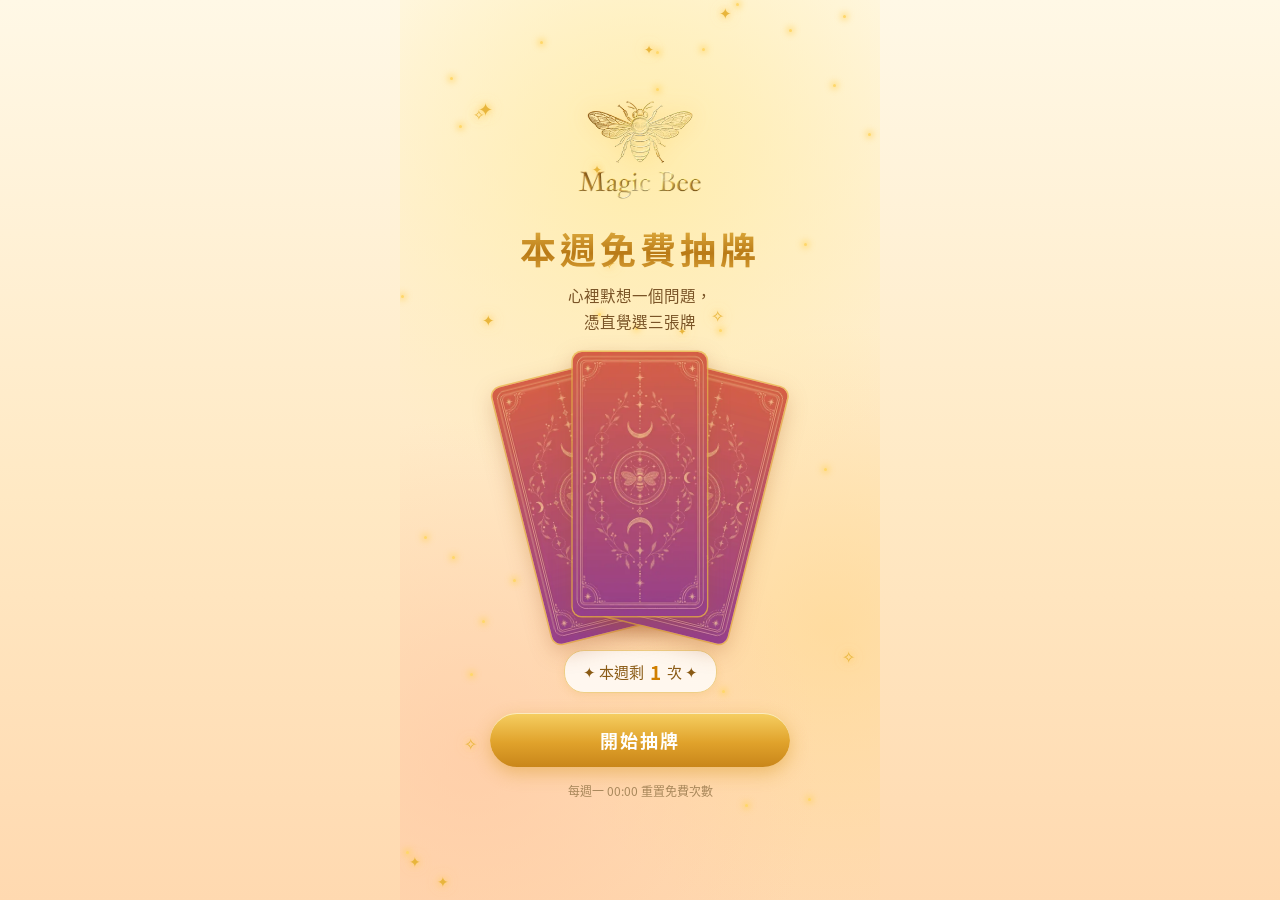
==== index.html @ bb18f8df "魔法蜜蜂抽牌網頁 v1" ====
<!doctype html>
<html lang="zh-Hant"><head><meta charset="utf-8">
<meta name="viewport" content="width=device-width,initial-scale=1,viewport-fit=cover,user-scalable=no">
<meta name="theme-color" content="#fff3dc">
<title>魔法蜜蜂・本週免費抽牌</title>
<link rel="preload" href="shs-bold.woff2" as="font" type="font/woff2" crossorigin>
<link rel="preload" href="back.webp" as="image">
<link rel="icon" href="bee.webp">
<link rel="stylesheet" href="style.css">
</head>
<body>
<div id="app">
 <div class="sparkles" id="sparkles" aria-hidden="true"></div>

 <!-- 1 首頁 -->
 <section class="screen" id="home">
  <div class="home-in">
   <img class="logo" src="bee.webp" alt=""><img class="wm" src="wordmark.webp" alt="Magic Bee">
   <h1 class="h1 gold">本週免費抽牌</h1>
   <p class="lead">心裡默想一個問題，<br>憑直覺選三張牌</p>
   <div class="hero"><div class="glow"></div>
    <div class="hc hc1"></div><div class="hc hc2"></div><div class="hc hc3"></div>
   </div>
   <div class="badge" id="badge">✦ 本週剩 <b id="left">1</b> 次 ✦</div>
   <button class="btn" id="btnStart">開始抽牌</button>
   <p class="note" id="note">每週一 00:00 重置免費次數</p>
  </div>
 </section>

 <!-- 2 洗牌 + 選牌 (同一張桌面) -->
 <section class="screen" id="table">
  <div class="tbl-top">
   <div class="prompt" id="prompt">心裡默念你的問題…</div>
   <div class="pick-head" id="pickHead">
    <h2 class="h2 gold" id="pickTitle">想著你的問題，選三張牌</h2>
    <div class="count" id="count">已選 <span id="nSel">0</span>/3</div>
   </div>
   <div class="slots" id="slots">
    <div class="slotw"><div class="slot" data-i="0"><i>✦</i></div><div class="sl">現況</div><div class="st"></div></div>
    <div class="slotw"><div class="slot" data-i="1"><i>✦</i></div><div class="sl">阻礙</div><div class="st"></div></div>
    <div class="slotw"><div class="slot" data-i="2"><i>✦</i></div><div class="sl">好事</div><div class="st"></div></div>
   </div>
  </div>
  <div class="deck" id="deck"><div class="wheel" id="wheel"></div></div>
  <div class="hint" id="hint"><b id="hintMain">憑直覺選一張牌</b><br><i>←</i> 左右滑動，78 張牌任你挑 <i>→</i></div>
  <button class="btn" id="btnShuffled">洗好了</button>
  <button class="btn" id="btnSee">看我的訊息</button>
 </section>

 <!-- 3 結果 -->
 <section class="screen" id="result">
  <div class="res-in">
   <div class="top"><h2 class="h2 gold">你的本週訊息</h2><div class="sub" id="resSub">現況・阻礙・好事</div></div>
   <div class="items" id="items"></div>
   <div class="bottom">
    <button class="btn" id="btnDeep">想要更深入的專屬解讀</button>
    <button class="btn ghost" id="btnNext">下週再來抽</button>
    <p class="note" id="resNote"></p>
   </div>
  </div>
 </section>

 <div class="fly" id="fly"></div>
 <div class="toast" id="toast"></div>
 <div class="testtag" id="testtag">測試模式</div>
</div>
<script src="app.js"></script>
</body></html>
---- style.css ----
@font-face{font-family:SHS;src:url(shs-regular.woff2) format("woff2");font-weight:400;font-display:swap}
@font-face{font-family:SHS;src:url(shs-bold.woff2) format("woff2");font-weight:700;font-display:swap}
*{box-sizing:border-box;margin:0;padding:0;-webkit-tap-highlight-color:transparent}
html,body{height:100%;overflow:hidden;overscroll-behavior:none}
body{font-family:SHS,"PingFang TC","Noto Sans TC","Noto Sans CJK TC","Microsoft JhengHei",sans-serif;color:#5a3714;
 background:linear-gradient(180deg,#fff8e6 0%,#ffe9c4 55%,#ffd9b0 100%);-webkit-user-select:none;user-select:none}
#app{position:relative;width:100%;max-width:480px;height:100%;margin:0 auto;overflow:hidden;
 background:
  radial-gradient(circle at 50% 18%,rgba(255,236,170,.95) 0,rgba(255,236,170,0) 45%),
  radial-gradient(circle at 15% 85%,rgba(255,196,160,.55) 0,rgba(255,196,160,0) 40%),
  radial-gradient(circle at 90% 70%,rgba(255,214,140,.6) 0,rgba(255,214,140,0) 40%),
  linear-gradient(180deg,#fff8e6 0%,#ffe9c4 55%,#ffd9b0 100%)}
.sparkles{position:absolute;inset:0;pointer-events:none;z-index:0}
.sp{position:absolute;color:#e8b53c;text-shadow:0 0 6px rgba(255,200,60,.9),0 0 14px rgba(255,220,120,.7);animation:tw 3.2s ease-in-out infinite}
.dot{position:absolute;width:3px;height:3px;border-radius:50%;background:#ffd76a;box-shadow:0 0 6px 2px rgba(255,210,90,.75);animation:tw 2.6s ease-in-out infinite}
@keyframes tw{0%,100%{opacity:var(--o,.8);transform:scale(1)}50%{opacity:.15;transform:scale(.6)}}
.screen{position:absolute;inset:0;z-index:1;opacity:0;visibility:hidden;transition:opacity .45s ease,visibility 0s .45s}
.screen.on{opacity:1;visibility:visible;transition:opacity .45s ease}
.gold{background:linear-gradient(180deg,#e9b949 0%,#b97a16 60%,#d9a136 100%);-webkit-background-clip:text;background-clip:text;color:transparent}
.btn{display:block;width:300px;max-width:84%;margin:0 auto;height:54px;border:none;border-radius:27px;font-family:inherit;font-size:18px;font-weight:700;letter-spacing:2px;color:#fff;cursor:pointer;
 background:linear-gradient(180deg,#f6cf62 0%,#e0a22b 55%,#c9861a 100%);box-shadow:0 6px 18px rgba(214,150,30,.45),inset 0 1px 0 rgba(255,255,255,.6);transition:transform .15s ease}
.btn:active{transform:scale(.96)}
.btn.ghost{background:rgba(255,255,255,.75);color:#b07a1c;border:1.5px solid #e2b34d;box-shadow:0 3px 10px rgba(214,150,30,.15)}
.note{font-size:12px;color:#a8875a;margin-top:14px;text-align:center;line-height:1.6}
/* ---------- home ---------- */
.home-in{position:absolute;inset:0;display:flex;flex-direction:column;align-items:center;justify-content:center;text-align:center;padding:16px 0 calc(16px + env(safe-area-inset-bottom))}
.logo{height:64px;filter:drop-shadow(0 0 10px rgba(255,210,100,.7))}
.wm{height:34px;margin-top:4px}
.h1{font-size:36px;font-weight:700;letter-spacing:4px;margin-top:20px}
.lead{font-size:15.5px;line-height:1.7;color:#7a5427;margin-top:8px}
.hero{position:relative;width:300px;height:min(300px,34vh);margin-top:10px}
.hero .glow{position:absolute;left:50%;top:50%;width:300px;height:300px;margin:-150px 0 0 -150px;border-radius:50%;background:radial-gradient(circle,rgba(255,226,140,.9) 0,rgba(255,226,140,0) 65%);animation:pulse 3.4s ease-in-out infinite}
@keyframes pulse{0%,100%{transform:scale(.92);opacity:.85}50%{transform:scale(1.06);opacity:1}}
.hc{position:absolute;left:50%;top:50%;height:88%;aspect-ratio:400/786;border-radius:9px;background:url(back.webp) center/cover;
 box-shadow:0 8px 22px rgba(170,90,40,.35),0 0 0 1.5px rgba(240,190,80,.8);transform-origin:50% 120%}
.hc1{transform:translate(-50%,-50%) rotate(-14deg) translateX(-8px);animation:f1 4s ease-in-out infinite}
.hc2{transform:translate(-50%,-50%) rotate(14deg) translateX(8px);animation:f2 4s ease-in-out infinite}
.hc3{transform:translate(-50%,-50%) translateY(-10px);animation:f3 4s ease-in-out infinite}
@keyframes f1{50%{transform:translate(-50%,-50%) rotate(-17deg) translateX(-10px)}}
@keyframes f2{50%{transform:translate(-50%,-50%) rotate(17deg) translateX(10px)}}
@keyframes f3{50%{transform:translate(-50%,-50%) translateY(-18px)}}
.badge{display:inline-flex;align-items:center;gap:6px;margin:6px 0 20px;padding:7px 18px;border-radius:20px;background:rgba(255,255,255,.8);border:1px solid #efcf86;font-size:15px;color:#8a5a14;box-shadow:0 2px 8px rgba(214,150,30,.15)}
.badge b{font-size:19px;color:#d07f00}
/* ---------- table: shuffle + pick ---------- */
.tbl-top{position:absolute;left:0;right:0;top:0;z-index:5;text-align:center;pointer-events:none}
.prompt{position:absolute;left:0;right:0;top:calc(var(--H)*.11);font-size:22px;font-weight:700;letter-spacing:3px;color:#b8770e;
 text-shadow:0 0 10px rgba(255,214,110,.9),0 0 24px rgba(255,230,150,.8);animation:breathe 2.6s ease-in-out infinite;transition:opacity .4s}
@keyframes breathe{0%,100%{opacity:.55;text-shadow:0 0 6px rgba(255,214,110,.6),0 0 14px rgba(255,230,150,.5)}50%{opacity:1;text-shadow:0 0 14px rgba(255,214,110,1),0 0 30px rgba(255,230,150,.95)}}
.pick-head{padding-top:calc(14px + var(--H)*.02);opacity:0;transition:opacity .5s .2s}
.h2{font-size:24px;font-weight:700;letter-spacing:2px}
.count{display:inline-block;margin-top:10px;padding:6px 20px;border-radius:18px;background:linear-gradient(180deg,#fff6dc,#ffe7b0);border:1px solid #e9c46d;font-size:16px;font-weight:700;color:#a96b06}
.count span{font-size:20px;color:#d97b00}
.slots{display:flex;justify-content:center;gap:16px;margin-top:18px;opacity:0;transition:opacity .5s .2s,transform .8s cubic-bezier(.3,.8,.3,1);transform-origin:50% 0}
.slotw{width:70px;text-align:center}
.slot{position:relative;width:70px;height:137px;border-radius:7px;border:1.5px dashed #e0b45a;background:rgba(255,255,255,.45);display:flex;align-items:center;justify-content:center;perspective:600px}
.slot i{font-style:normal;color:#e6c27a;font-size:16px}
.slot.filled{border-color:transparent;background:none}
.slot.filled i{display:none}
.sl{font-size:12px;color:#b08a4c;margin-top:5px;font-weight:700;letter-spacing:1px}
.st{height:18px;margin-top:3px;opacity:0;transition:opacity .4s}
.st.on{opacity:1}
.tag{display:inline-block;font-size:11px;font-weight:700;color:#fff;background:#d9822b;border-radius:9px;padding:1px 8px;line-height:16px}
.tag.up{background:#d8ac3e}
.deck{position:absolute;inset:0;z-index:2;touch-action:none}
.wheel{position:absolute;left:0;top:0;width:0;height:0;will-change:transform}
.c{position:absolute;left:-31px;top:-61px;width:62px;height:122px;border-radius:6px;background:url(back.webp) center/cover;
 box-shadow:-1px 1px 4px rgba(140,70,30,.35),0 0 0 1px rgba(240,190,90,.9);will-change:transform;backface-visibility:hidden}
.c.go{transition:transform .8s cubic-bezier(.22,.9,.3,1.05)}
.c.lift{transition:transform .28s ease-out,box-shadow .28s;box-shadow:0 0 0 2px #fff4c2,0 0 16px 6px rgba(255,205,70,.95),0 0 34px 10px rgba(255,225,130,.6)}
.c.gone{visibility:hidden}
.c.drop{transition:transform .7s cubic-bezier(.5,0,.8,.4),opacity .6s;opacity:0}
.hint{text-shadow:0 0 6px #fff8e6,0 0 12px #fff3dc,0 0 2px #fff;position:absolute;left:0;right:0;bottom:calc(22px + env(safe-area-inset-bottom));line-height:1.8;text-align:center;font-size:13px;color:#a07a45;z-index:3;opacity:0;transition:opacity .5s;pointer-events:none}
.hint b{color:#b9770f;font-size:15px}
.hint i{font-style:normal;color:#d79a2a}
#btnShuffled,#btnSee{position:absolute;left:0;right:0;bottom:calc(28px + env(safe-area-inset-bottom) + var(--H)*.03);z-index:6;transition:opacity .4s,transform .15s}
#btnSee{opacity:0;pointer-events:none}
/* phases */
#table.picking .prompt,#table.reveal .prompt{opacity:0;animation:none}
#table.picking .pick-head,#table.reveal .pick-head,#table.picking .slots,#table.reveal .slots{opacity:1}
#table.picking .hint{opacity:1}
#table.picking #btnShuffled,#table.reveal #btnShuffled{opacity:0;pointer-events:none}
#table.done #btnSee{opacity:1;pointer-events:auto}
/* flipping card */
.flip{position:absolute;inset:0;transform-style:preserve-3d;transition:transform .75s cubic-bezier(.4,.1,.2,1)}
.flip.on{transform:rotateY(180deg)}
.face{position:absolute;inset:0;border-radius:6px;backface-visibility:hidden;-webkit-backface-visibility:hidden;background-size:cover;background-position:center}
.face.b{background-image:url(back.webp);box-shadow:0 0 0 1.5px #e9b949,0 0 12px rgba(255,200,70,.8)}
.face.f{transform:rotateY(180deg);box-shadow:0 0 0 1px #e7bb55,0 0 14px 3px rgba(255,210,90,.75)}
.face.f.rev{transform:rotateY(180deg) rotate(180deg)}
.fly{position:absolute;inset:0;pointer-events:none;z-index:20}
.flyc{position:absolute;transition:transform .62s cubic-bezier(.3,.7,.25,1);will-change:transform}
/* ---------- result ---------- */
.res-in{position:absolute;inset:0;overflow-y:auto;-webkit-overflow-scrolling:touch;padding-bottom:calc(24px + env(safe-area-inset-bottom))}
#result .top{text-align:center;padding-top:22px}
.sub{font-size:12.5px;color:#a07a45;margin-top:4px}
.items{padding:14px 16px 4px}
.item{display:flex;gap:12px;background:rgba(255,255,255,.72);border:1px solid #f0d596;border-radius:14px;padding:10px;margin-bottom:12px;box-shadow:0 3px 10px rgba(214,150,30,.12)}
#result.on .item{animation:up .6s cubic-bezier(.2,.8,.3,1) both}
#result.on .item:nth-child(2){animation-delay:.12s}
#result.on .item:nth-child(3){animation-delay:.24s}
@keyframes up{from{opacity:0;transform:translateY(18px)}to{opacity:1;transform:none}}
.item .card{flex:0 0 70px;height:137px;border-radius:6px;background-size:cover;background-position:center;box-shadow:0 0 0 1px #e7bb55,0 3px 8px rgba(120,60,20,.3)}
.item .card.rev{transform:rotate(180deg)}
.item .tx{flex:1;min-width:0}
.pos{font-size:12px;color:#b8862c;font-weight:700;letter-spacing:1px}
.name{font-size:17px;font-weight:700;color:#4d2e0c;margin-top:2px}
.name .tag{margin-left:6px;vertical-align:2px}
.intro{font-size:12.5px;color:#b8862c;margin-top:4px;line-height:1.5}
.desc{font-size:13.5px;line-height:1.65;color:#6a4a24;margin-top:3px}
.bottom{padding:4px 0 0}
.bottom .btn{height:48px;font-size:16px;letter-spacing:1px}
.bottom .btn+.btn{margin-top:10px}
.toast{position:absolute;left:50%;bottom:110px;transform:translate(-50%,20px);background:rgba(90,55,20,.88);color:#fff;font-size:14px;padding:10px 18px;border-radius:20px;opacity:0;transition:.3s;z-index:30;pointer-events:none;white-space:nowrap}
.toast.on{opacity:1;transform:translate(-50%,0)}
.testtag{display:none;position:absolute;top:6px;right:8px;z-index:40;font-size:11px;color:#fff;background:#c0392b;border-radius:8px;padding:1px 8px;opacity:.8}
.test .testtag{display:block}
@media (prefers-reduced-motion:reduce){
 *,*::before,*::after{animation-duration:.01ms!important;animation-iteration-count:1!important;transition-duration:.01ms!important;transition-delay:0s!important}
}
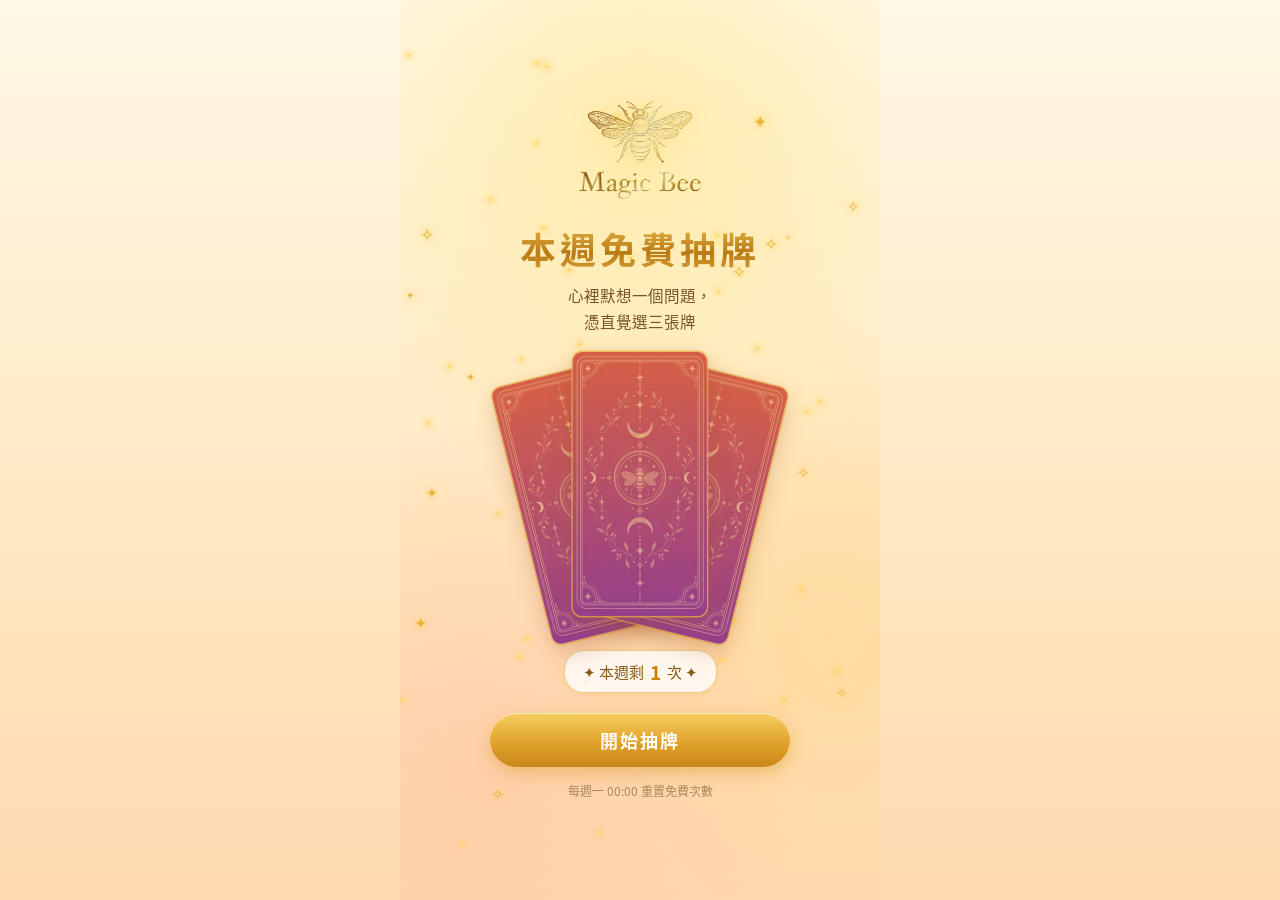
==== commit 21a9687b: "牌位改成過去、現在、未來" ====
--- a/index.html
+++ b/index.html
@@ -36,9 +36,9 @@
     <div class="count" id="count">已選 <span id="nSel">0</span>/3</div>
    </div>
    <div class="slots" id="slots">
-    <div class="slotw"><div class="slot" data-i="0"><i>✦</i></div><div class="sl">現況</div><div class="st"></div></div>
-    <div class="slotw"><div class="slot" data-i="1"><i>✦</i></div><div class="sl">阻礙</div><div class="st"></div></div>
-    <div class="slotw"><div class="slot" data-i="2"><i>✦</i></div><div class="sl">好事</div><div class="st"></div></div>
+    <div class="slotw"><div class="slot" data-i="0"><i>✦</i></div><div class="sl">過去</div><div class="st"></div></div>
+    <div class="slotw"><div class="slot" data-i="1"><i>✦</i></div><div class="sl">現在</div><div class="st"></div></div>
+    <div class="slotw"><div class="slot" data-i="2"><i>✦</i></div><div class="sl">未來</div><div class="st"></div></div>
    </div>
   </div>
   <div class="deck" id="deck"><div class="wheel" id="wheel"></div></div>
@@ -50,7 +50,7 @@
  <!-- 3 結果 -->
  <section class="screen" id="result">
   <div class="res-in">
-   <div class="top"><h2 class="h2 gold">你的本週訊息</h2><div class="sub" id="resSub">現況・阻礙・好事</div></div>
+   <div class="top"><h2 class="h2 gold">你的本週訊息</h2><div class="sub" id="resSub">過去・現在・未來</div></div>
    <div class="items" id="items"></div>
    <div class="bottom">
     <button class="btn" id="btnDeep">想要更深入的專屬解讀</button>
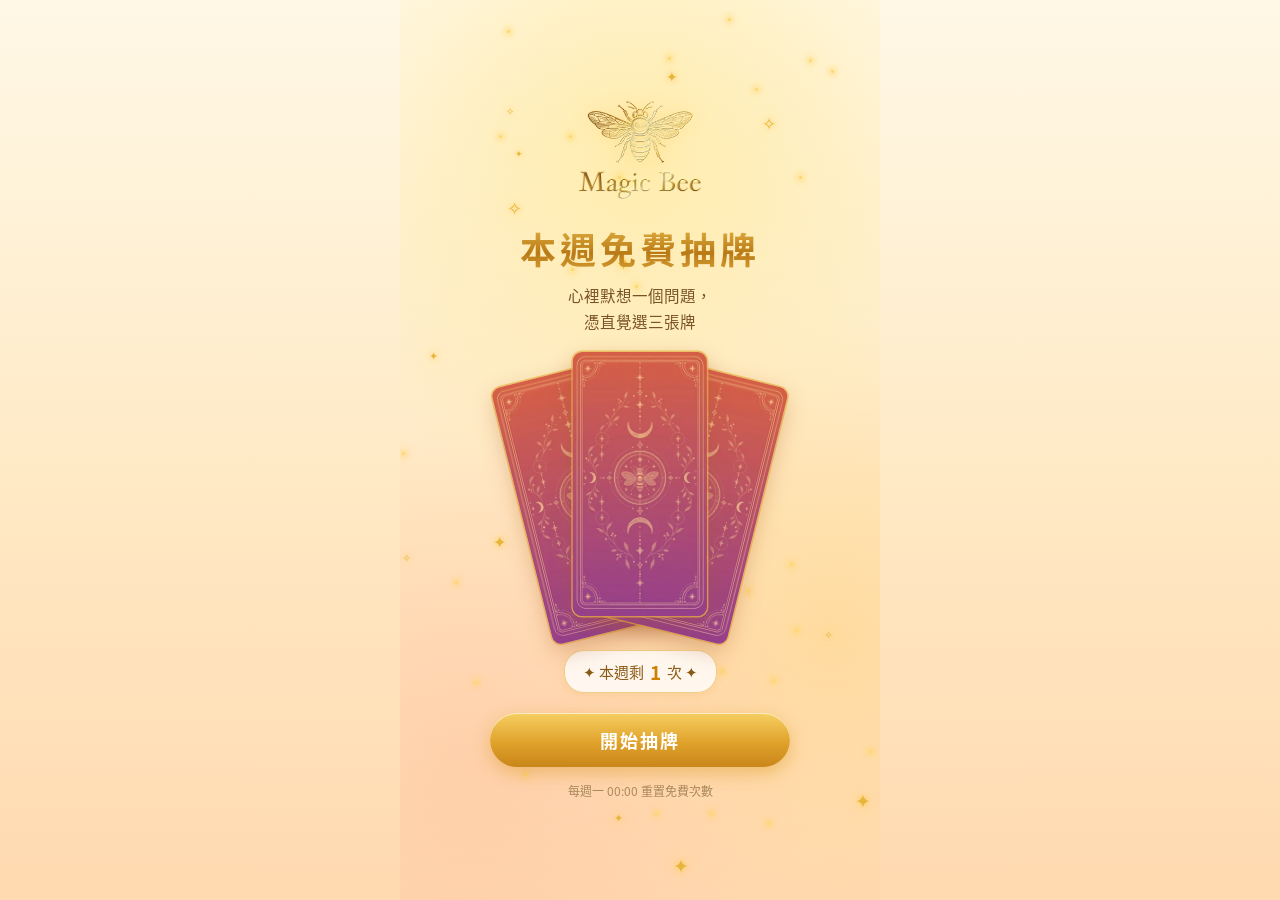
==== commit e402ffee: "Add candle recommendation" ====
--- a/index.html
+++ b/index.html
@@ -52,6 +52,7 @@
   <div class="res-in">
    <div class="top"><h2 class="h2 gold">你的本週訊息</h2><div class="sub" id="resSub">過去・現在・未來</div></div>
    <div class="items" id="items"></div>
+   <div class="candle" id="candle"></div>
    <div class="bottom">
     <button class="btn" id="btnDeep">想要更深入的專屬解讀</button>
     <button class="btn ghost" id="btnNext">下週再來抽</button>
--- a/style.css
+++ b/style.css
@@ -107,6 +107,19 @@
 .name .tag{margin-left:6px;vertical-align:2px}
 .intro{font-size:12.5px;color:#b8862c;margin-top:4px;line-height:1.5}
 .desc{font-size:13.5px;line-height:1.65;color:#6a4a24;margin-top:3px}
+.candle{display:none;gap:12px;align-items:center;margin:2px 16px 14px;padding:12px 12px 12px 10px;border-radius:14px;
+ background:linear-gradient(180deg,rgba(255,250,236,.9),rgba(255,243,214,.85));border:1px solid #efcf86;box-shadow:0 3px 10px rgba(214,150,30,.12)}
+.candle.on{display:flex}
+#result.on .candle.on{animation:up .6s cubic-bezier(.2,.8,.3,1) .36s both}
+.candle .cd-ic{flex:0 0 70px;display:flex;justify-content:center}
+.candle .cd-fl{transform-origin:20px 22px;animation:flk 2.4s ease-in-out infinite}
+@keyframes flk{0%,100%{transform:scale(1) rotate(0)}30%{transform:scale(.94,1.05) rotate(-2deg)}65%{transform:scale(1.04,.97) rotate(2deg)}}
+.candle .tx{flex:1;min-width:0}
+.candle .desc{overflow-wrap:anywhere}
+.cd-btn{display:inline-block;margin-top:8px;padding:6px 16px;border-radius:16px;font-size:13px;font-weight:700;letter-spacing:1px;color:#b07a1c;text-decoration:none;
+ background:rgba(255,255,255,.8);border:1.5px solid #e2b34d}
+.cd-btn:active{transform:scale(.96)}
+@media (prefers-reduced-motion:reduce){.candle .cd-fl{animation:none}}
 .bottom{padding:4px 0 0}
 .bottom .btn{height:48px;font-size:16px;letter-spacing:1px}
 .bottom .btn+.btn{margin-top:10px}
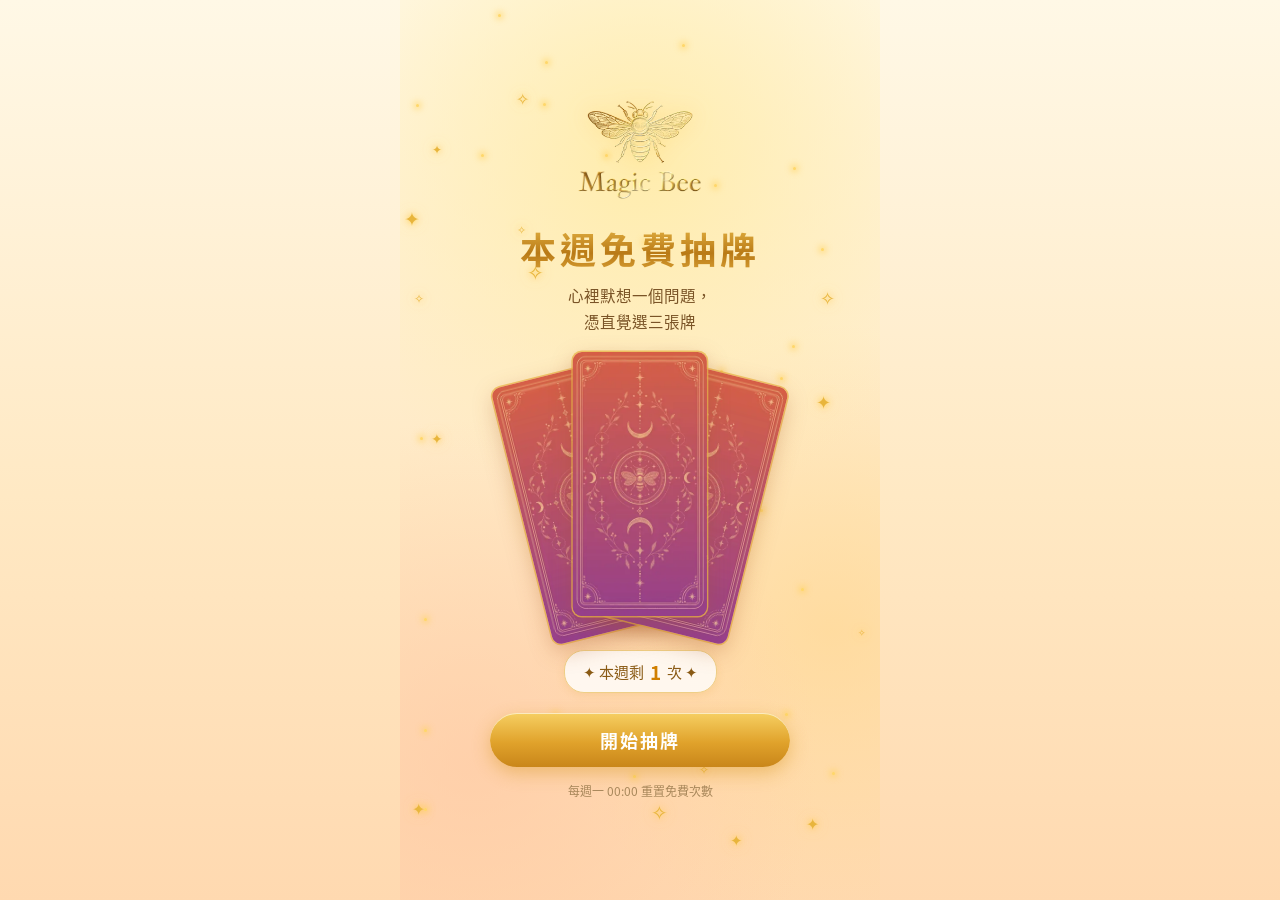
==== commit c49f0ba6: "Rename first card to 起因" ====
--- a/index.html
+++ b/index.html
@@ -36,7 +36,7 @@
     <div class="count" id="count">已選 <span id="nSel">0</span>/3</div>
    </div>
    <div class="slots" id="slots">
-    <div class="slotw"><div class="slot" data-i="0"><i>✦</i></div><div class="sl">過去</div><div class="st"></div></div>
+    <div class="slotw"><div class="slot" data-i="0"><i>✦</i></div><div class="sl">起因</div><div class="st"></div></div>
     <div class="slotw"><div class="slot" data-i="1"><i>✦</i></div><div class="sl">現在</div><div class="st"></div></div>
     <div class="slotw"><div class="slot" data-i="2"><i>✦</i></div><div class="sl">未來</div><div class="st"></div></div>
    </div>
@@ -50,7 +50,7 @@
  <!-- 3 結果 -->
  <section class="screen" id="result">
   <div class="res-in">
-   <div class="top"><h2 class="h2 gold">你的本週訊息</h2><div class="sub" id="resSub">過去・現在・未來</div></div>
+   <div class="top"><h2 class="h2 gold">你的本週訊息</h2><div class="sub" id="resSub">起因・現在・未來</div></div>
    <div class="items" id="items"></div>
    <div class="candle" id="candle"></div>
    <div class="bottom">
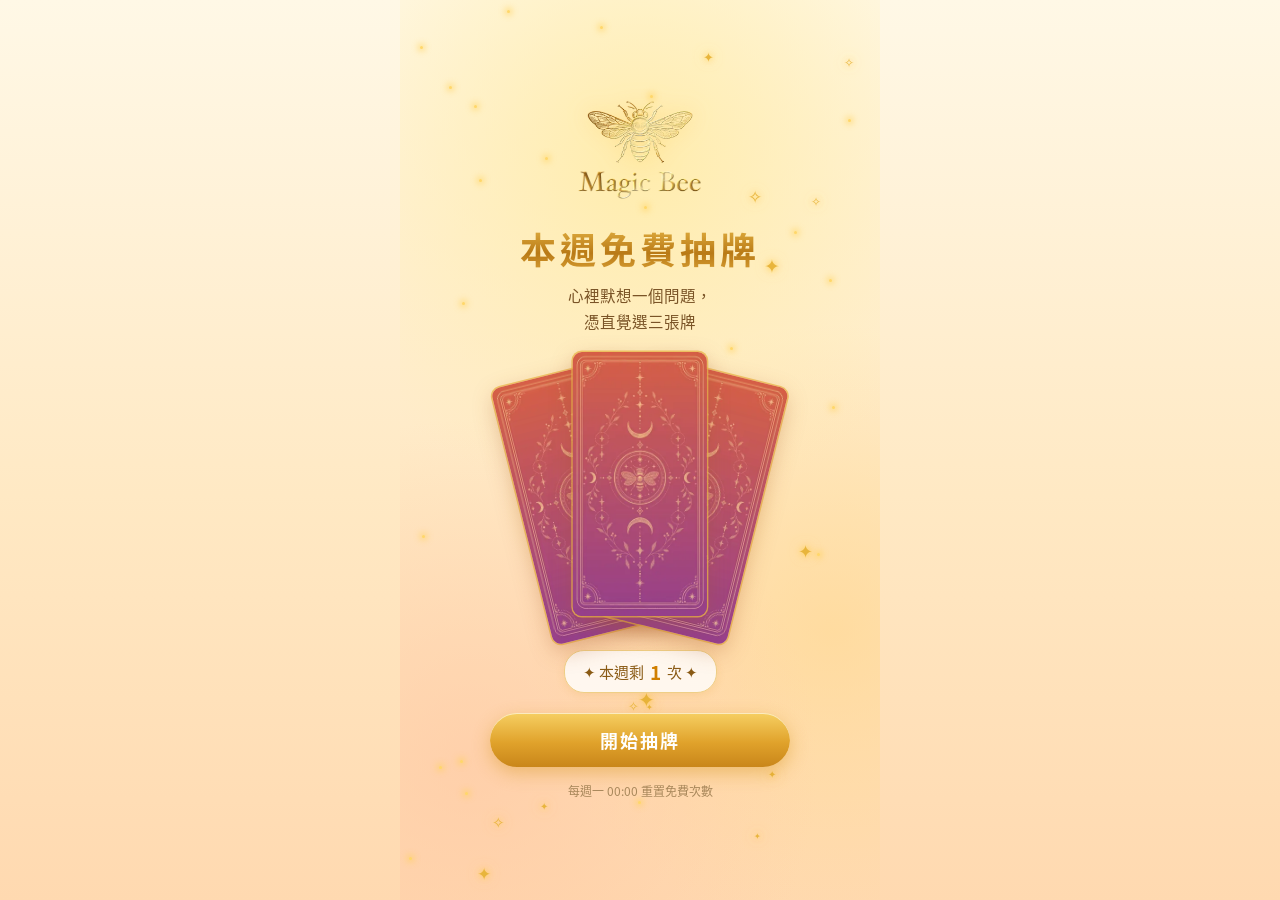
==== commit dea168fe: "Add background music and mute button" ====
--- a/index.html
+++ b/index.html
@@ -62,6 +62,7 @@
  </section>
 
  <div class="fly" id="fly"></div>
+ <button class="bgm-btn" id="bgmBtn" type="button" aria-label="關閉背景音樂" aria-pressed="true"><svg viewBox="0 0 24 24" width="16" height="16" aria-hidden="true"><path d="M9 17.5V6.2l10-2.2v11.3" fill="none" stroke="currentColor" stroke-width="1.8" stroke-linejoin="round"/><circle cx="6.6" cy="17.6" r="2.6" fill="currentColor"/><circle cx="16.6" cy="15.4" r="2.6" fill="currentColor"/><path class="sl" d="M3.5 3.5l17 17" stroke="currentColor" stroke-width="2" stroke-linecap="round"/></svg></button>
  <div class="toast" id="toast"></div>
  <div class="testtag" id="testtag">測試模式</div>
 </div>
--- a/style.css
+++ b/style.css
@@ -125,6 +125,14 @@
 .bottom .btn+.btn{margin-top:10px}
 .toast{position:absolute;left:50%;bottom:110px;transform:translate(-50%,20px);background:rgba(90,55,20,.88);color:#fff;font-size:14px;padding:10px 18px;border-radius:20px;opacity:0;transition:.3s;z-index:30;pointer-events:none;white-space:nowrap}
 .toast.on{opacity:1;transform:translate(-50%,0)}
+/* background-music toggle: only while the music is on (table + result screens), top-left */
+.bgm-btn{display:none;position:absolute;left:8px;top:calc(8px + env(safe-area-inset-top));z-index:35;width:30px;height:30px;border-radius:50%;padding:0;cursor:pointer;
+ align-items:center;justify-content:center;color:#c08a2a;background:rgba(255,255,255,.62);border:1px solid #efcf86;box-shadow:0 2px 6px rgba(214,150,30,.15);opacity:.85;transition:opacity .3s}
+.bgm .bgm-btn{display:flex}
+.bgm-btn .sl{display:none}
+.bgm-btn.off{opacity:.6}
+.bgm-btn.off .sl{display:inline}
+.bgm-btn:active{transform:scale(.92)}
 .testtag{display:none;position:absolute;top:6px;right:8px;z-index:40;font-size:11px;color:#fff;background:#c0392b;border-radius:8px;padding:1px 8px;opacity:.8}
 .test .testtag{display:block}
 @media (prefers-reduced-motion:reduce){
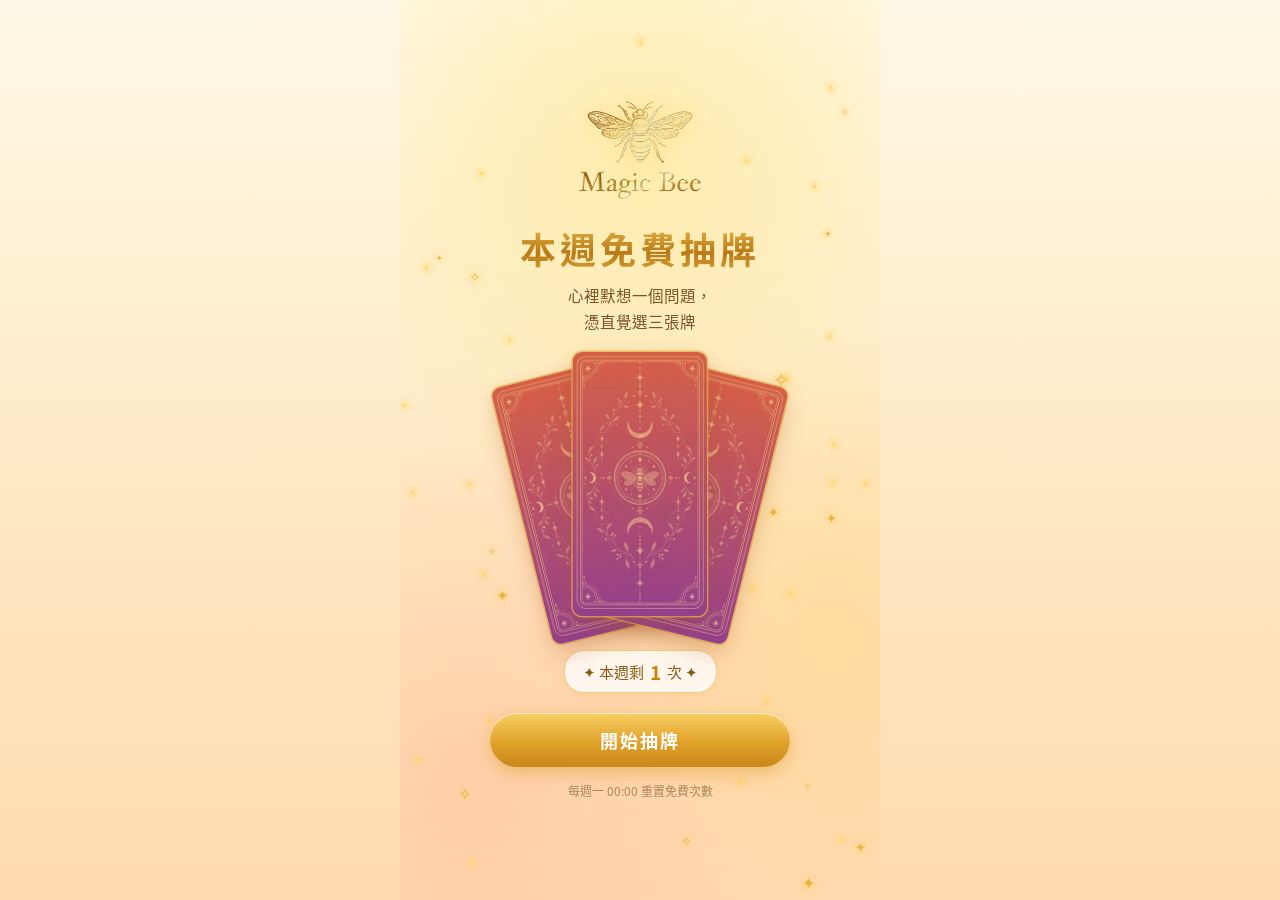
==== commit be71be56: "加版本號強制手機載入新版" ====
--- a/index.html
+++ b/index.html
@@ -6,7 +6,7 @@
 <link rel="preload" href="shs-bold.woff2" as="font" type="font/woff2" crossorigin>
 <link rel="preload" href="back.webp" as="image">
 <link rel="icon" href="bee.webp">
-<link rel="stylesheet" href="style.css">
+<link rel="stylesheet" href="style.css?v=20261026b">
 </head>
 <body>
 <div id="app">
@@ -66,5 +66,5 @@
  <div class="toast" id="toast"></div>
  <div class="testtag" id="testtag">測試模式</div>
 </div>
-<script src="app.js"></script>
+<script src="app.js?v=20261026b"></script>
 </body></html>
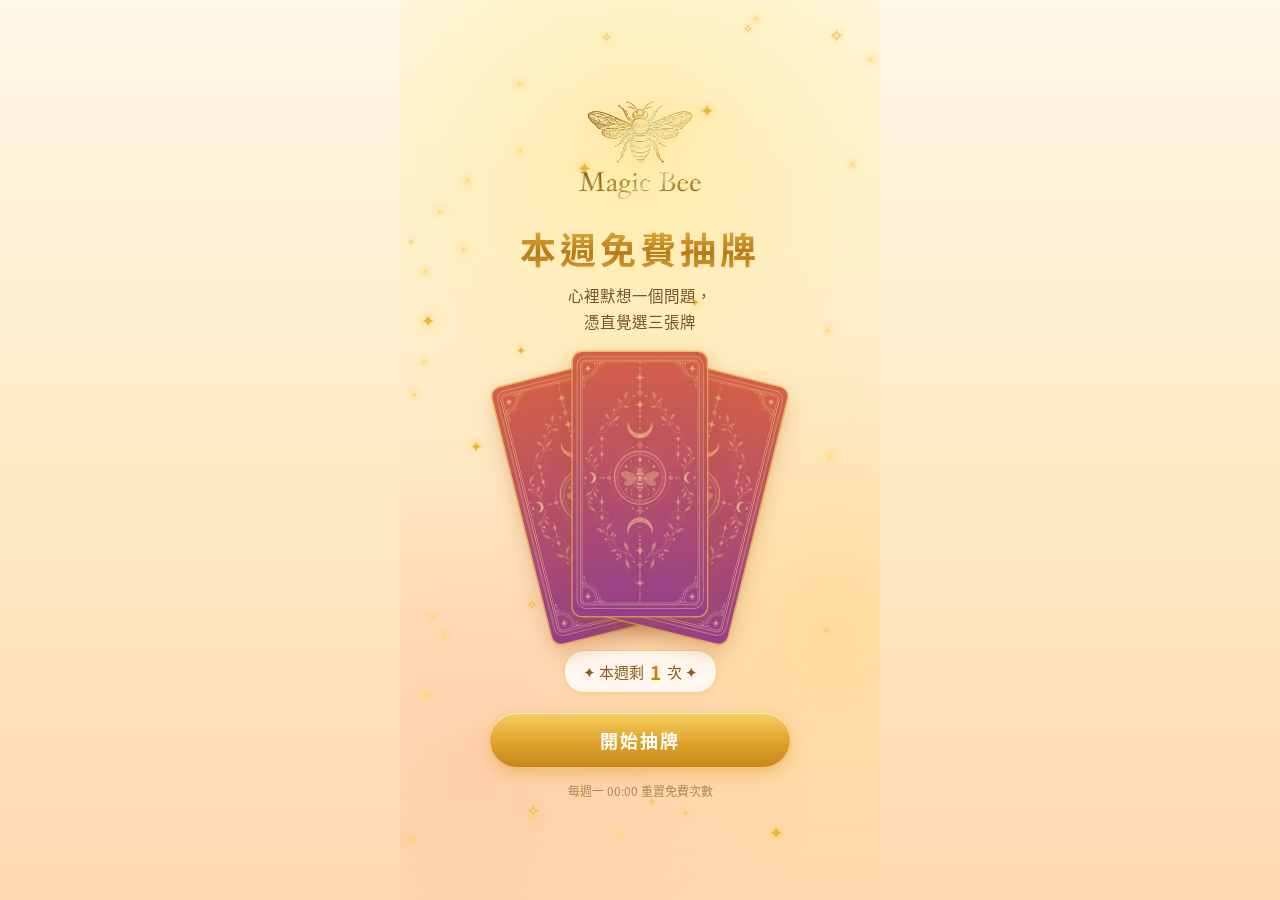
==== commit 677c5241: "Add GoatCounter visitor stats" ====
--- a/index.html
+++ b/index.html
@@ -7,6 +7,9 @@
 <link rel="preload" href="back.webp" as="image">
 <link rel="icon" href="bee.webp">
 <link rel="stylesheet" href="style.css?v=20261026b">
+<script>/* GoatCounter：?test=1 或 ?reset=1（自己測試）不計數 */
+(function(){var q=location.search;window.__mbeeNoCount=/[?&](test|reset)=1(&|$)/.test(q);if(window.__mbeeNoCount)window.goatcounter={no_onload:true,no_events:true};})();</script>
+<script data-goatcounter="https://magicbee.goatcounter.com/count" async src="https://gc.zgo.at/count.js"></script>
 </head>
 <body>
 <div id="app">
@@ -66,5 +69,5 @@
  <div class="toast" id="toast"></div>
  <div class="testtag" id="testtag">測試模式</div>
 </div>
-<script src="app.js?v=20261026b"></script>
+<script src="app.js?v=20261027a"></script>
 </body></html>
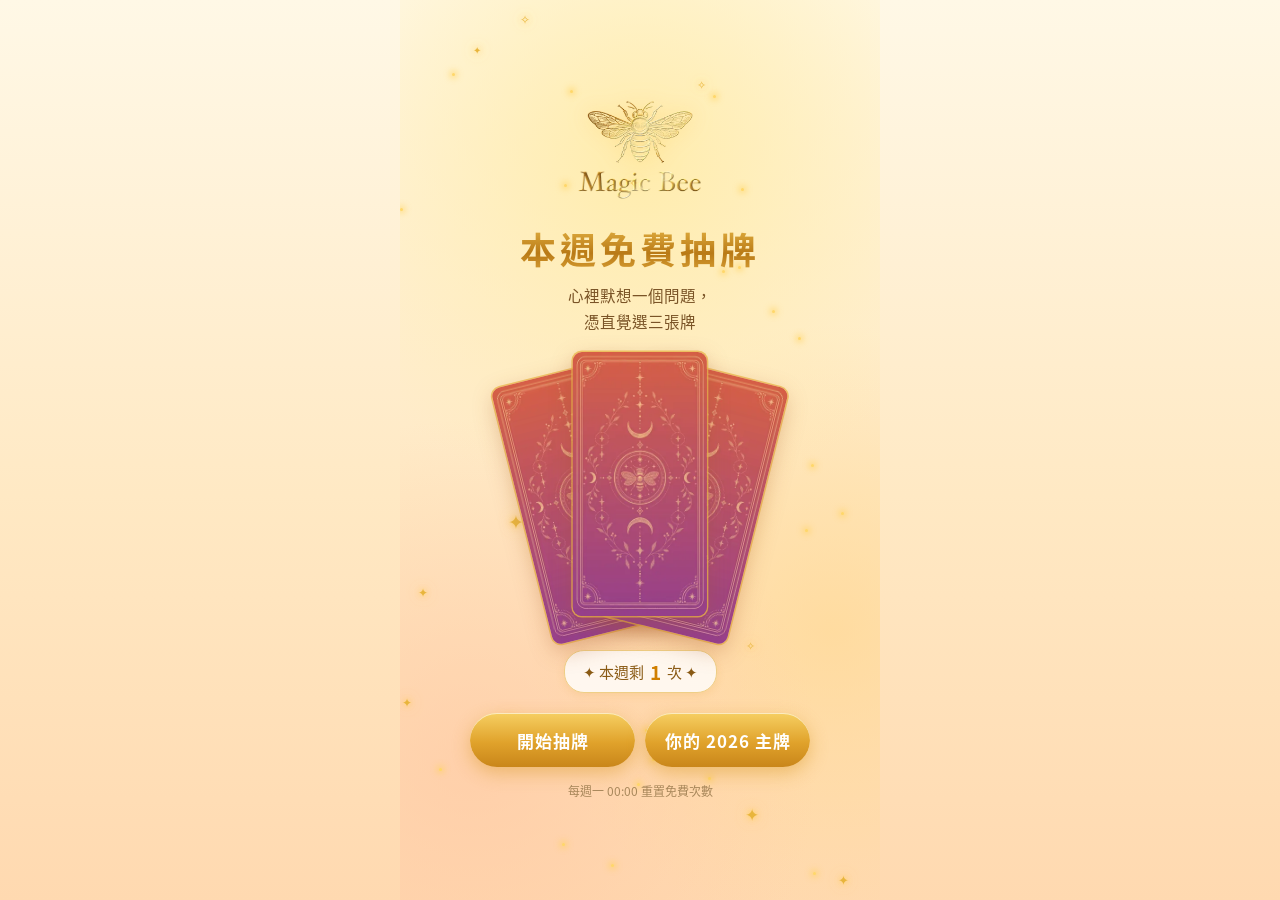
==== commit e689cc9b: "Homepage: add 2026 recap button" ====
--- a/index.html
+++ b/index.html
@@ -6,7 +6,7 @@
 <link rel="preload" href="shs-bold.woff2" as="font" type="font/woff2" crossorigin>
 <link rel="preload" href="back.webp" as="image">
 <link rel="icon" href="bee.webp">
-<link rel="stylesheet" href="style.css?v=20261026b">
+<link rel="stylesheet" href="style.css?v=20261102a">
 <script>/* GoatCounter：?test=1 或 ?reset=1（自己測試）不計數 */
 (function(){var q=location.search;window.__mbeeNoCount=/[?&](test|reset)=1(&|$)/.test(q);if(window.__mbeeNoCount)window.goatcounter={no_onload:true,no_events:true};})();</script>
 <script data-goatcounter="https://magicbee.goatcounter.com/count" async src="https://gc.zgo.at/count.js"></script>
@@ -25,7 +25,10 @@
     <div class="hc hc1"></div><div class="hc hc2"></div><div class="hc hc3"></div>
    </div>
    <div class="badge" id="badge">✦ 本週剩 <b id="left">1</b> 次 ✦</div>
-   <button class="btn" id="btnStart">開始抽牌</button>
+   <div class="cta">
+    <button class="btn" id="btnStart">開始抽牌</button>
+    <a class="btn" id="btnRecap" href="./recap2026/">你的 2026 主牌</a>
+   </div>
    <p class="note" id="note">每週一 00:00 重置免費次數</p>
   </div>
  </section>
--- a/style.css
+++ b/style.css
@@ -41,6 +41,8 @@
 @keyframes f3{50%{transform:translate(-50%,-50%) translateY(-18px)}}
 .badge{display:inline-flex;align-items:center;gap:6px;margin:6px 0 20px;padding:7px 18px;border-radius:20px;background:rgba(255,255,255,.8);border:1px solid #efcf86;font-size:15px;color:#8a5a14;box-shadow:0 2px 8px rgba(214,150,30,.15)}
 .badge b{font-size:19px;color:#d07f00}
+.cta{display:flex;gap:10px;width:340px;max-width:92%}
+.cta .btn{flex:1 1 0;width:auto;max-width:none;margin:0;padding:0 6px;display:flex;align-items:center;justify-content:center;font-size:17px;letter-spacing:1px;white-space:nowrap;text-decoration:none}
 /* ---------- table: shuffle + pick ---------- */
 .tbl-top{position:absolute;left:0;right:0;top:0;z-index:5;text-align:center;pointer-events:none}
 .prompt{position:absolute;left:0;right:0;top:calc(var(--H)*.11);font-size:22px;font-weight:700;letter-spacing:3px;color:#b8770e;
